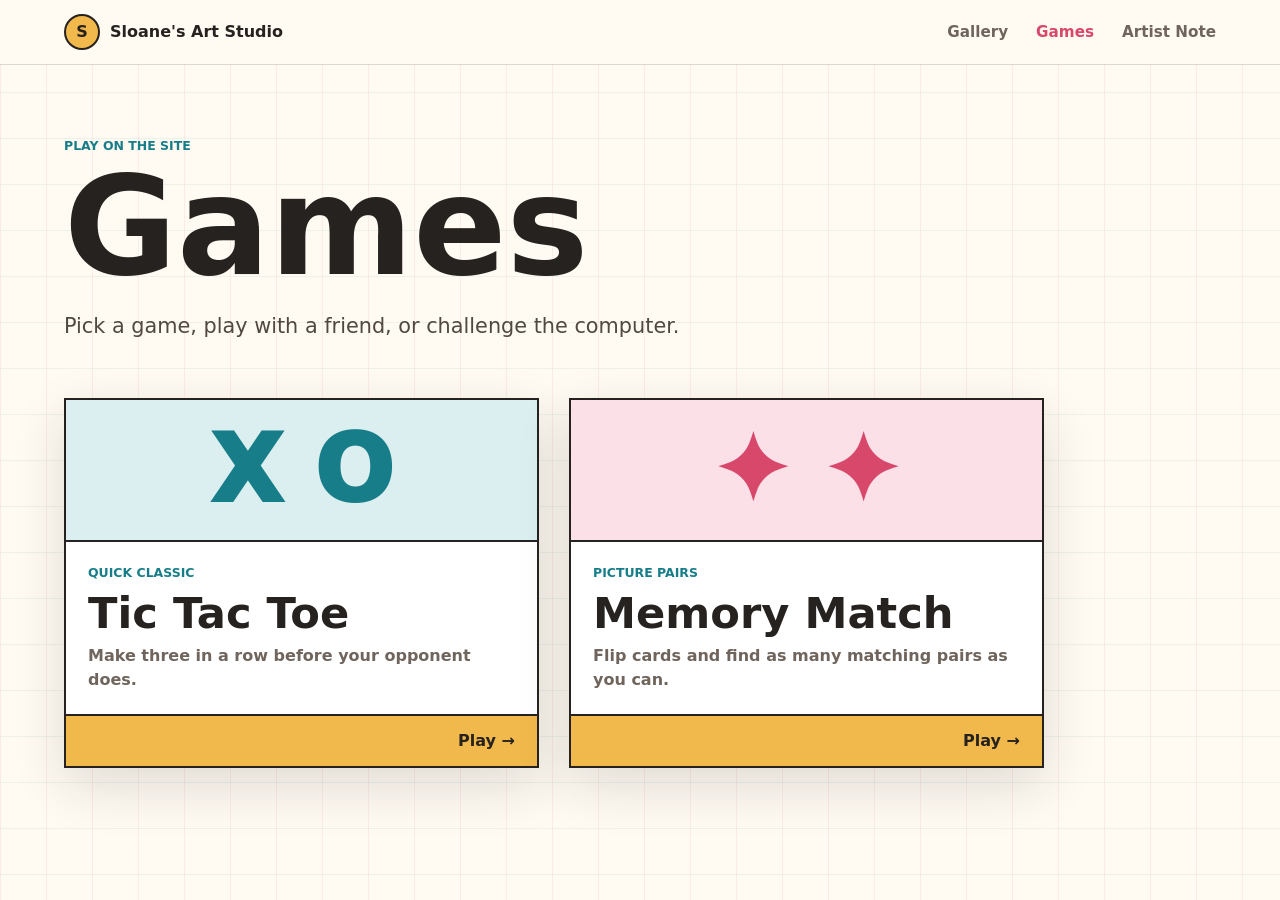
==== games.html @ 63b2e462 "emory card game" ====
<!doctype html>
<html lang="en">
  <head>
    <meta charset="utf-8">
    <meta name="viewport" content="width=device-width, initial-scale=1">
    <title>Games | Sloane's Art Studio</title>
    <meta
      name="description"
      content="Play games on Sloane's Art Studio."
    >
    <link rel="stylesheet" href="styles.css">
  </head>
  <body class="game-page">
    <header class="site-header" aria-label="Site header">
      <a class="brand" href="index.html" aria-label="Sloane's Art Studio home">
        <span class="brand-mark" aria-hidden="true">S</span>
        <span>Sloane's Art Studio</span>
      </a>
      <nav class="site-nav" aria-label="Site navigation">
        <a href="index.html#gallery">Gallery</a>
        <a href="games.html" aria-current="page">Games</a>
        <a href="index.html#artist-note">Artist Note</a>
      </nav>
    </header>

    <main class="game-shell">
      <section class="games-section" aria-labelledby="games-title">
        <div class="game-copy">
          <p class="eyebrow">Play on the site</p>
          <h1 id="games-title">Games</h1>
          <p class="intro">Pick a game, play with a friend, or challenge the computer.</p>
        </div>

        <div class="games-grid">
          <a class="game-choice tic-choice" href="tictactoe.html">
            <span class="game-choice-art" aria-hidden="true">X&nbsp;O</span>
            <span class="game-choice-copy">
              <span class="eyebrow">Quick classic</span>
              <strong>Tic Tac Toe</strong>
              <small>Make three in a row before your opponent does.</small>
            </span>
            <span class="game-choice-arrow" aria-hidden="true">Play →</span>
          </a>

          <a class="game-choice memory-choice" href="memory.html">
            <span class="game-choice-art" aria-hidden="true">✦&nbsp;✦</span>
            <span class="game-choice-copy">
              <span class="eyebrow">Picture pairs</span>
              <strong>Memory Match</strong>
              <small>Flip cards and find as many matching pairs as you can.</small>
            </span>
            <span class="game-choice-arrow" aria-hidden="true">Play →</span>
          </a>
        </div>
      </section>
    </main>
  </body>
</html>
---- styles.css ----
:root {
  color-scheme: light;
  --ink: #26221f;
  --muted: #6f655c;
  --paper: #fffaf2;
  --surface: #ffffff;
  --line: rgba(38, 34, 31, 0.16);
  --rose: #d8486b;
  --teal: #177e89;
  --gold: #f1b84b;
  --leaf: #4f8f54;
  --shadow: 0 18px 50px rgba(38, 34, 31, 0.14);
}

* {
  box-sizing: border-box;
}

html {
  scroll-behavior: smooth;
}

body {
  margin: 0;
  background:
    linear-gradient(90deg, rgba(216, 72, 107, 0.08) 1px, transparent 1px),
    linear-gradient(rgba(23, 126, 137, 0.07) 1px, transparent 1px),
    var(--paper);
  background-size: 46px 46px;
  color: var(--ink);
  font-family: Inter, ui-sans-serif, system-ui, -apple-system, BlinkMacSystemFont, "Segoe UI", sans-serif;
  line-height: 1.5;
}

img {
  display: block;
  max-width: 100%;
}

a {
  color: inherit;
}

button {
  font: inherit;
}

.site-header {
  position: sticky;
  top: 0;
  z-index: 20;
  display: flex;
  align-items: center;
  justify-content: space-between;
  gap: 18px;
  padding: 14px clamp(18px, 5vw, 64px);
  background: rgba(255, 250, 242, 0.9);
  border-bottom: 1px solid var(--line);
  backdrop-filter: blur(14px);
}

.brand,
.site-nav {
  display: flex;
  align-items: center;
}

.brand {
  gap: 10px;
  text-decoration: none;
  font-weight: 800;
}

.brand-mark {
  display: grid;
  width: 36px;
  height: 36px;
  place-items: center;
  border: 2px solid var(--ink);
  background: var(--gold);
  border-radius: 50%;
  color: var(--ink);
  font-weight: 900;
}

.site-nav {
  gap: clamp(12px, 3vw, 28px);
  color: var(--muted);
  font-size: 0.95rem;
  font-weight: 700;
}

.site-nav a {
  text-decoration: none;
}

.site-nav a:hover,
.site-nav a:focus-visible {
  color: var(--rose);
}

.site-nav a[aria-current="page"] {
  color: var(--rose);
}

.hero {
  min-height: min(720px, calc(100vh - 68px));
  display: flex;
  align-items: center;
  padding: clamp(56px, 10vw, 120px) clamp(18px, 5vw, 64px);
}

.hero-copy {
  max-width: 820px;
}

.eyebrow,
.category {
  margin: 0 0 10px;
  color: var(--teal);
  font-size: 0.78rem;
  font-weight: 900;
  letter-spacing: 0;
  text-transform: uppercase;
}

h1,
h2,
h3,
p {
  overflow-wrap: anywhere;
}

h1 {
  max-width: 11ch;
  margin: 0;
  font-size: clamp(3.5rem, 12vw, 8.6rem);
  line-height: 0.88;
  letter-spacing: 0;
}

.intro {
  max-width: 56ch;
  margin: 24px 0 0;
  color: #514940;
  font-size: clamp(1.05rem, 2vw, 1.3rem);
}

.hero-actions,
.filter-bar {
  display: flex;
  align-items: center;
  flex-wrap: wrap;
  gap: 12px;
}

.hero-actions {
  margin-top: 30px;
}

.button,
.filter-button {
  min-height: 44px;
  border: 2px solid var(--ink);
  border-radius: 999px;
  cursor: pointer;
  font-weight: 850;
  text-decoration: none;
  transition: transform 160ms ease, box-shadow 160ms ease, background-color 160ms ease;
}

.button {
  display: inline-flex;
  align-items: center;
  justify-content: center;
  padding: 12px 18px;
}

.button.primary {
  background: var(--ink);
  color: #fff;
  box-shadow: 6px 6px 0 var(--gold);
}

.button.secondary,
.filter-button {
  background: var(--surface);
  color: var(--ink);
}

.button:hover,
.button:focus-visible,
.filter-button:hover,
.filter-button:focus-visible {
  transform: translateY(-2px);
}

.art-card,
.lightbox-panel {
  background: var(--surface);
  border: 2px solid var(--ink);
  box-shadow: var(--shadow);
}

.gallery-section,
.artist-note {
  padding: clamp(54px, 8vw, 92px) clamp(18px, 5vw, 64px);
}

.section-heading {
  display: flex;
  align-items: end;
  justify-content: space-between;
  gap: 20px;
  margin-bottom: 18px;
}

.section-heading h2,
.artist-note h2 {
  margin: 0;
  font-size: clamp(2rem, 5vw, 4.2rem);
  line-height: 1;
  letter-spacing: 0;
}

.filter-bar {
  margin-bottom: 28px;
}

.filter-button {
  padding: 9px 15px;
}

.filter-button.active {
  background: var(--rose);
  color: #fff;
}

.art-grid {
  display: grid;
  grid-template-columns: repeat(6, 1fr);
  gap: 18px;
}

.art-card {
  grid-column: span 2;
  display: grid;
  min-height: 100%;
  overflow: hidden;
}

.art-card.wide {
  grid-column: span 3;
}

.art-card.hidden {
  display: none;
}

.art-open {
  position: relative;
  width: 100%;
  min-height: 0;
  padding: 0;
  border: 0;
  background: #f7f0e5;
  cursor: zoom-in;
}

.art-open::after {
  content: "View";
  position: absolute;
  right: 12px;
  bottom: 12px;
  padding: 7px 11px;
  border: 2px solid var(--ink);
  border-radius: 999px;
  background: var(--gold);
  color: var(--ink);
  font-size: 0.84rem;
  font-weight: 900;
  opacity: 0;
  transform: translateY(8px);
  transition: opacity 160ms ease, transform 160ms ease;
}

.art-open:hover::after,
.art-open:focus-visible::after {
  opacity: 1;
  transform: translateY(0);
}

.art-open img {
  width: 100%;
  height: 360px;
  object-fit: contain;
}

.art-card.tall .art-open img,
.art-card.wide .art-open img {
  height: 430px;
}

.art-details {
  padding: 18px;
}

.art-details h3 {
  margin: 0;
  font-size: clamp(1.35rem, 2.4vw, 2rem);
  line-height: 1.05;
}

.art-details p:last-child {
  margin: 10px 0 0;
  color: var(--muted);
}

.artist-note {
  display: grid;
  grid-template-columns: minmax(0, 0.9fr) minmax(280px, 0.85fr);
  gap: clamp(24px, 6vw, 80px);
  align-items: center;
  background: #f4e6d0;
  border-block: 2px solid var(--ink);
}

.artist-note p:last-child {
  margin: 0;
  color: #4b443f;
  font-size: clamp(1.05rem, 2vw, 1.25rem);
}

.site-footer {
  display: flex;
  align-items: center;
  justify-content: space-between;
  gap: 18px;
  padding: 28px clamp(18px, 5vw, 64px);
  color: var(--muted);
  font-weight: 800;
}

.site-footer p {
  margin: 0;
}

.game-page {
  min-height: 100vh;
}

.game-shell {
  padding: clamp(32px, 6vw, 72px) clamp(18px, 5vw, 64px);
}

.game-board-section {
  display: grid;
  gap: clamp(28px, 5vw, 56px);
}

.games-section {
  display: grid;
  gap: clamp(28px, 5vw, 56px);
}

.game-copy {
  max-width: 820px;
}

.game-layout {
  display: grid;
  grid-template-columns: minmax(320px, 1fr) minmax(260px, 360px);
  gap: clamp(18px, 4vw, 34px);
  align-items: start;
}

.game-panel,
.game-controls,
.score-tile {
  background: var(--surface);
  border: 2px solid var(--ink);
  box-shadow: var(--shadow);
}

.game-panel,
.game-controls {
  padding: clamp(16px, 3vw, 24px);
}

.game-status-row {
  display: flex;
  align-items: center;
  justify-content: space-between;
  gap: 16px;
  margin-bottom: 18px;
}

.turn-label {
  margin: 0;
  color: var(--ink);
  font-size: clamp(1.15rem, 2vw, 1.45rem);
  font-weight: 900;
}

.compact-button {
  min-height: 40px;
  padding: 8px 14px;
}

.tic-board {
  display: grid;
  grid-template-columns: repeat(3, minmax(76px, 1fr));
  width: min(100%, 620px);
  aspect-ratio: 1;
  border: 2px solid var(--ink);
  background: var(--ink);
  gap: 2px;
}

.tic-cell {
  display: grid;
  place-items: center;
  min-width: 0;
  min-height: 0;
  border: 0;
  background: #fff7e8;
  color: var(--ink);
  cursor: pointer;
  font-size: clamp(3rem, 12vw, 7rem);
  font-weight: 950;
  line-height: 1;
}

.tic-cell:hover,
.tic-cell:focus-visible {
  background: #f7e8c9;
}

.tic-cell:disabled {
  cursor: default;
}

.tic-cell.marked-x {
  color: var(--rose);
}

.tic-cell.marked-o {
  color: var(--teal);
}

.tic-cell.winner {
  background: var(--gold);
}

.game-controls {
  display: grid;
  gap: 24px;
}

.control-label {
  margin: 0 0 10px;
  color: var(--muted);
  font-weight: 900;
  text-transform: uppercase;
}

.mode-toggle {
  display: grid;
  grid-template-columns: 1fr 1fr;
  border: 2px solid var(--ink);
  background: var(--ink);
  gap: 2px;
}

.mode-button {
  min-height: 44px;
  border: 0;
  background: var(--surface);
  color: var(--ink);
  cursor: pointer;
  font-weight: 900;
}

.mode-button.active {
  background: var(--rose);
  color: #fff;
}

.scoreboard {
  display: grid;
  grid-template-columns: repeat(3, 1fr);
  gap: 10px;
}

.score-tile {
  display: grid;
  min-height: 94px;
  place-items: center;
  padding: 12px;
  text-align: center;
}

.score-tile span {
  color: var(--muted);
  font-size: 0.85rem;
  font-weight: 900;
}

.score-tile strong {
  font-size: 2.4rem;
  line-height: 1;
}

.full-button {
  width: 100%;
}

.game-link-card {
  display: grid;
  grid-template-columns: auto 1fr auto;
  align-items: center;
  gap: 12px;
  padding: 13px;
  border: 2px solid var(--ink);
  background: #fff7e8;
  color: var(--ink);
  text-decoration: none;
  transition: transform 160ms ease, box-shadow 160ms ease;
}

.game-link-card:hover,
.game-link-card:focus-visible {
  transform: translateY(-2px);
  box-shadow: 5px 5px 0 var(--gold);
}

.game-link-card strong,
.game-link-card small {
  display: block;
}

.game-link-card strong {
  font-size: 1rem;
}

.game-link-card small {
  color: var(--muted);
  font-weight: 700;
}

.game-link-icon {
  display: grid;
  width: 36px;
  height: 36px;
  place-items: center;
  border: 2px solid var(--ink);
  border-radius: 50%;
  background: var(--teal);
  color: #fff;
  font-weight: 900;
}

.games-grid {
  display: grid;
  grid-template-columns: repeat(2, minmax(0, 1fr));
  gap: clamp(18px, 3vw, 30px);
  max-width: 980px;
}

.game-choice {
  display: grid;
  grid-template-rows: auto 1fr auto;
  min-height: 340px;
  overflow: hidden;
  border: 2px solid var(--ink);
  color: var(--ink);
  text-decoration: none;
  box-shadow: var(--shadow);
  transition: transform 160ms ease, box-shadow 160ms ease;
}

.game-choice:hover,
.game-choice:focus-visible {
  transform: translateY(-5px);
  box-shadow: 9px 9px 0 var(--ink);
}

.game-choice-art {
  display: grid;
  min-height: 142px;
  place-items: center;
  border-bottom: 2px solid var(--ink);
  font-size: clamp(3rem, 8vw, 5.8rem);
  font-weight: 950;
  line-height: 1;
}

.tic-choice .game-choice-art {
  background: #dbeef0;
  color: var(--teal);
}

.memory-choice .game-choice-art {
  background: #fbe0e7;
  color: var(--rose);
}

.game-choice-copy {
  display: grid;
  align-content: start;
  gap: 10px;
  padding: 22px;
  background: var(--surface);
}

.game-choice-copy .eyebrow {
  margin: 0;
}

.game-choice-copy strong {
  font-size: clamp(1.9rem, 4vw, 2.7rem);
  line-height: 0.95;
}

.game-choice-copy small {
  color: var(--muted);
  font-size: 1rem;
  font-weight: 700;
}

.game-choice-arrow {
  padding: 13px 22px;
  border-top: 2px solid var(--ink);
  background: var(--gold);
  font-weight: 900;
  text-align: right;
}

.memory-layout {
  grid-template-columns: minmax(320px, 1fr) minmax(260px, 360px);
}

.memory-board {
  display: grid;
  grid-template-columns: repeat(4, minmax(58px, 1fr));
  width: min(100%, 660px);
  gap: clamp(8px, 1.6vw, 14px);
}

.memory-card {
  position: relative;
  min-width: 0;
  aspect-ratio: 0.78;
  padding: 0;
  border: 0;
  background: transparent;
  cursor: pointer;
  perspective: 720px;
}

.memory-card-inner {
  position: absolute;
  inset: 0;
  transform-style: preserve-3d;
  transition: transform 360ms ease;
}

.memory-card.is-flipped .memory-card-inner {
  transform: rotateY(180deg);
}

.memory-card-face {
  position: absolute;
  inset: 0;
  display: grid;
  place-items: center;
  border: 2px solid var(--ink);
  backface-visibility: hidden;
  font-size: clamp(1.75rem, 5vw, 3.6rem);
  line-height: 1;
}

.memory-card-back {
  background: var(--rose);
  color: #fff;
}

.memory-card-front {
  transform: rotateY(180deg);
  background: #fff7e8;
}

.memory-card:not(:disabled):hover .memory-card-back,
.memory-card:not(:disabled):focus-visible .memory-card-back {
  background: #b92e51;
}

.memory-card.is-matched .memory-card-front {
  background: var(--gold);
}

.memory-card:disabled {
  cursor: default;
}

.memory-scoreboard {
  display: grid;
  grid-template-columns: repeat(2, 1fr);
  gap: 10px;
}

.memory-score-tile {
  display: grid;
  min-height: 106px;
  place-items: center;
  padding: 12px;
  border: 2px solid var(--ink);
  text-align: center;
}

.memory-score-tile.player-one {
  background: #fbe0e7;
}

.memory-score-tile.player-two {
  background: #dbeef0;
}

.memory-score-tile span {
  color: var(--muted);
  font-size: 0.85rem;
  font-weight: 900;
}

.memory-score-tile strong {
  font-size: 2.7rem;
  line-height: 1;
}

.memory-tip {
  margin: -6px 0 0;
  color: var(--muted);
  font-size: 0.95rem;
  font-weight: 700;
}

.lightbox {
  position: fixed;
  inset: 0;
  z-index: 40;
  display: none;
  place-items: center;
  padding: 22px;
  background: rgba(38, 34, 31, 0.76);
}

.lightbox.open {
  display: grid;
}

.lightbox-panel {
  position: relative;
  display: grid;
  width: min(1100px, 100%);
  max-height: calc(100vh - 44px);
  padding: clamp(12px, 2vw, 18px);
}

.lightbox-figure {
  display: grid;
  grid-template-columns: minmax(0, 1fr) minmax(220px, 320px);
  gap: 18px;
  align-items: center;
  margin: 0;
}

.lightbox-stage {
  display: grid;
  align-items: start;
  justify-items: center;
  min-height: 420px;
  max-height: calc(100vh - 120px);
  overflow: auto;
  padding: 18px;
  background: #f7f0e5;
}

.lightbox-figure img {
  width: var(--zoom-width, 100%);
  max-width: none;
  height: auto;
  object-fit: contain;
  transition: width 140ms ease;
}

.lightbox-figure figcaption {
  align-self: stretch;
  display: flex;
  flex-direction: column;
  justify-content: end;
  padding: 18px;
  background: #fff7e8;
  border-left: 2px solid var(--line);
}

.lightbox-figure p {
  margin: 0 0 8px;
  color: var(--teal);
  font-size: 0.82rem;
  font-weight: 900;
  text-transform: uppercase;
}

.lightbox-figure h2 {
  margin: 0 0 12px;
  font-size: clamp(2rem, 5vw, 4rem);
  line-height: 0.96;
}

.lightbox-figure span {
  color: var(--muted);
  font-weight: 700;
}

.zoom-controls {
  display: flex;
  align-items: center;
  gap: 10px;
  margin-top: 24px;
}

.zoom-reset {
  min-width: 78px;
  height: 42px;
  border: 2px solid var(--ink);
  border-radius: 999px;
  background: var(--surface);
  color: var(--ink);
  cursor: pointer;
  font-weight: 900;
}

.icon-button {
  display: grid;
  width: 42px;
  height: 42px;
  place-items: center;
  border: 2px solid var(--ink);
  border-radius: 50%;
  background: var(--surface);
  color: var(--ink);
  cursor: pointer;
  font-weight: 900;
}

.icon-button:disabled {
  cursor: not-allowed;
  opacity: 0.42;
}

.close-button {
  position: absolute;
  top: -18px;
  right: -18px;
}

@media (max-width: 920px) {
  .hero,
  .artist-note,
  .lightbox-figure {
    grid-template-columns: 1fr;
  }

  .hero {
    min-height: 0;
  }

  .art-card,
  .art-card.wide {
    grid-column: span 3;
  }

  .game-layout {
    grid-template-columns: 1fr;
  }

  .games-grid {
    grid-template-columns: 1fr;
    max-width: 600px;
  }

  .lightbox-figure figcaption {
    border-top: 2px solid var(--line);
    border-left: 0;
  }
}

@media (max-width: 640px) {
  .site-header,
  .site-footer,
  .section-heading {
    align-items: flex-start;
    flex-direction: column;
  }

  .site-nav {
    width: 100%;
    justify-content: space-between;
  }

  .hero {
    padding-top: 28px;
  }

  h1 {
    max-width: 9ch;
  }

  .art-grid {
    grid-template-columns: 1fr;
  }

  .art-card,
  .art-card.wide {
    grid-column: auto;
  }

  .art-open img,
  .art-card.tall .art-open img,
  .art-card.wide .art-open img {
    height: 390px;
  }

  .game-status-row {
    align-items: stretch;
    flex-direction: column;
  }

  .memory-board {
    width: 100%;
  }

  .lightbox {
    padding: 12px;
  }

  .close-button {
    top: 8px;
    right: 8px;
  }
}

@media (max-width: 420px) {
  .button,
  .filter-button {
    width: 100%;
  }

  .hero-actions,
  .filter-bar {
    align-items: stretch;
  }

  .mode-toggle,
  .scoreboard {
    grid-template-columns: 1fr;
  }

  .art-open img,
  .art-card.tall .art-open img,
  .art-card.wide .art-open img {
    height: 330px;
  }
}
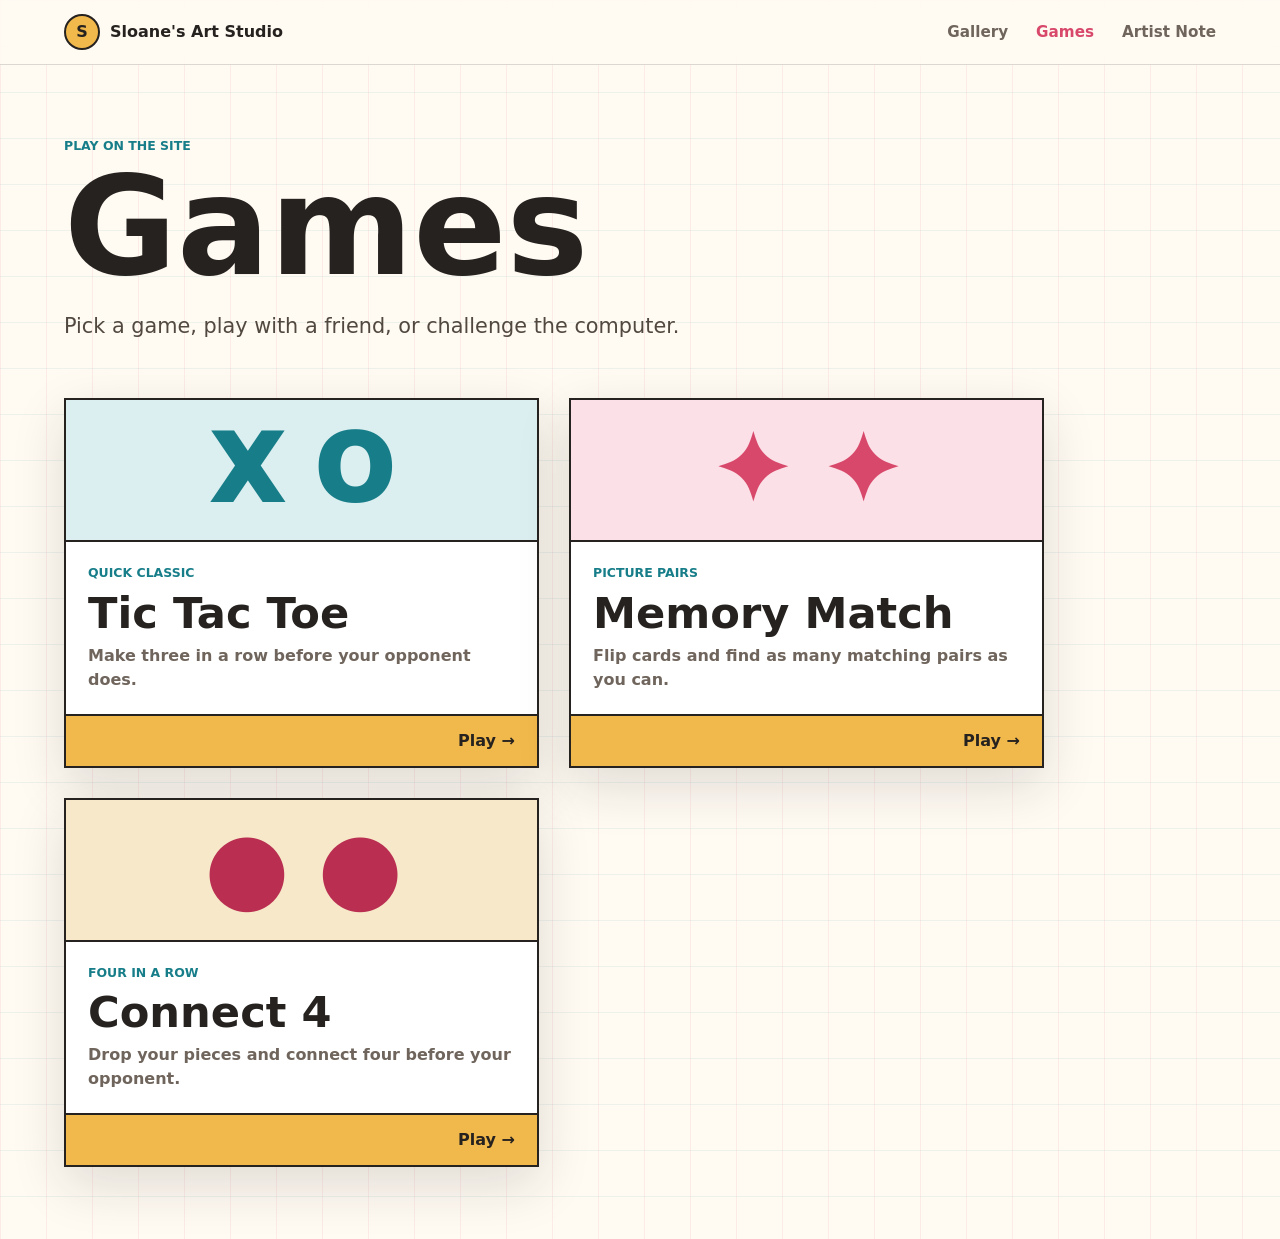
==== commit 555d9a8a: "connect4" ====
--- a/games.html
+++ b/games.html
@@ -51,6 +51,16 @@
             </span>
             <span class="game-choice-arrow" aria-hidden="true">Play →</span>
           </a>
+
+          <a class="game-choice connect-choice" href="connect4.html">
+            <span class="game-choice-art" aria-hidden="true">●&nbsp;●</span>
+            <span class="game-choice-copy">
+              <span class="eyebrow">Four in a row</span>
+              <strong>Connect 4</strong>
+              <small>Drop your pieces and connect four before your opponent.</small>
+            </span>
+            <span class="game-choice-arrow" aria-hidden="true">Play →</span>
+          </a>
         </div>
       </section>
     </main>
--- a/styles.css
+++ b/styles.css
@@ -605,6 +605,11 @@
   color: var(--rose);
 }
 
+.connect-choice .game-choice-art {
+  background: #f7e8c9;
+  color: #b92e51;
+}
+
 .game-choice-copy {
   display: grid;
   align-content: start;
@@ -744,6 +749,92 @@
   font-weight: 700;
 }
 
+.connect-board {
+  display: grid;
+  grid-template-columns: repeat(7, minmax(36px, 1fr));
+  width: min(100%, 700px);
+  padding: clamp(6px, 1.2vw, 12px);
+  gap: clamp(4px, 0.8vw, 8px);
+  border: 2px solid var(--ink);
+  background: var(--teal);
+}
+
+.connect-slot {
+  display: grid;
+  min-width: 0;
+  aspect-ratio: 1;
+  place-items: center;
+  padding: 0;
+  border: 0;
+  background: transparent;
+  cursor: pointer;
+}
+
+.connect-slot span {
+  width: 100%;
+  height: 100%;
+  border: 2px solid var(--ink);
+  border-radius: 50%;
+  background: #fff7e8;
+  transition: transform 160ms ease, background-color 160ms ease;
+}
+
+.connect-slot:not(:disabled):hover span,
+.connect-slot:not(:disabled):focus-visible span {
+  transform: scale(0.86);
+  background: #fbe0e7;
+}
+
+.connect-slot.red span {
+  background: var(--rose);
+}
+
+.connect-slot.yellow span {
+  background: var(--gold);
+}
+
+.connect-slot.winner span {
+  box-shadow: 0 0 0 4px #fff;
+}
+
+.connect-slot:disabled {
+  cursor: default;
+}
+
+.connect-scoreboard {
+  display: grid;
+  grid-template-columns: repeat(2, 1fr);
+  gap: 10px;
+}
+
+.connect-score-tile {
+  display: grid;
+  min-height: 106px;
+  place-items: center;
+  padding: 12px;
+  border: 2px solid var(--ink);
+  text-align: center;
+}
+
+.connect-score-tile span {
+  color: var(--muted);
+  font-size: 0.85rem;
+  font-weight: 900;
+}
+
+.connect-score-tile strong {
+  font-size: 2.7rem;
+  line-height: 1;
+}
+
+.red-score {
+  background: #fbe0e7;
+}
+
+.yellow-score {
+  background: #f7e8c9;
+}
+
 .lightbox {
   position: fixed;
   inset: 0;
